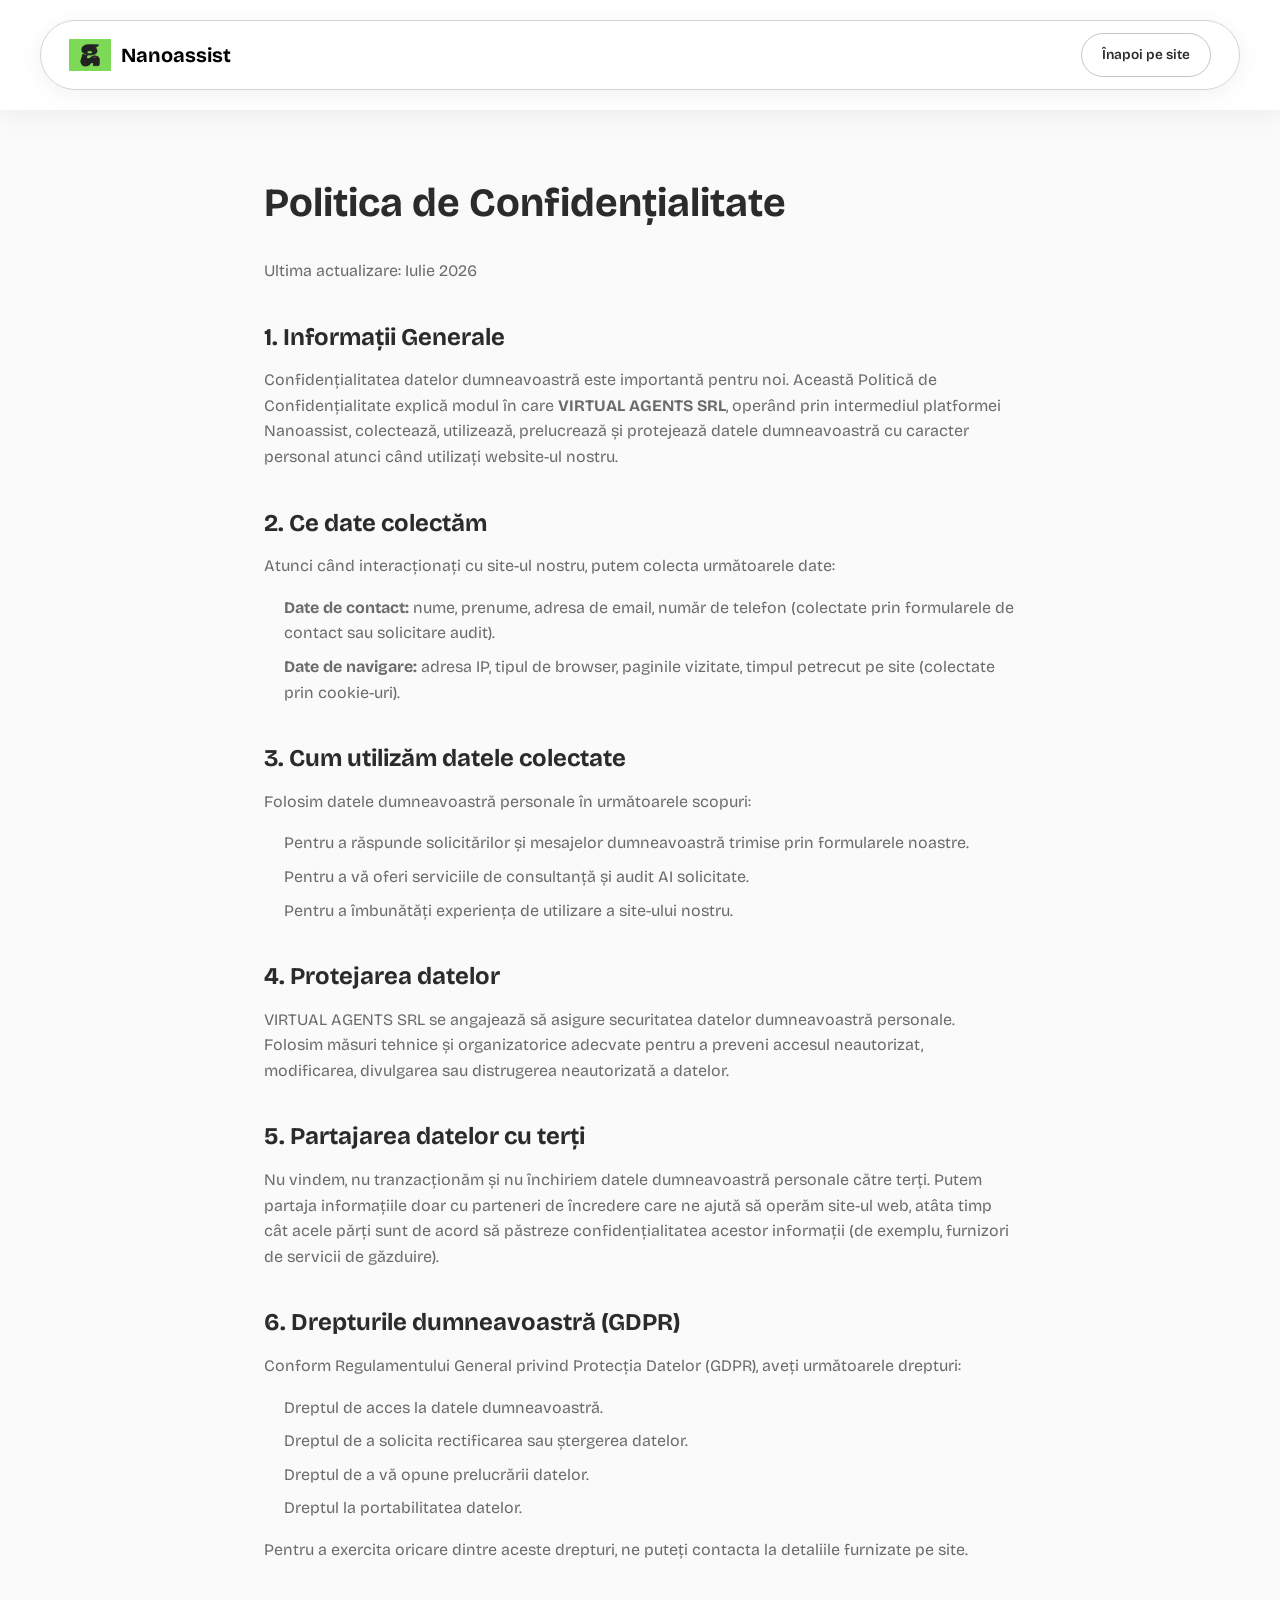
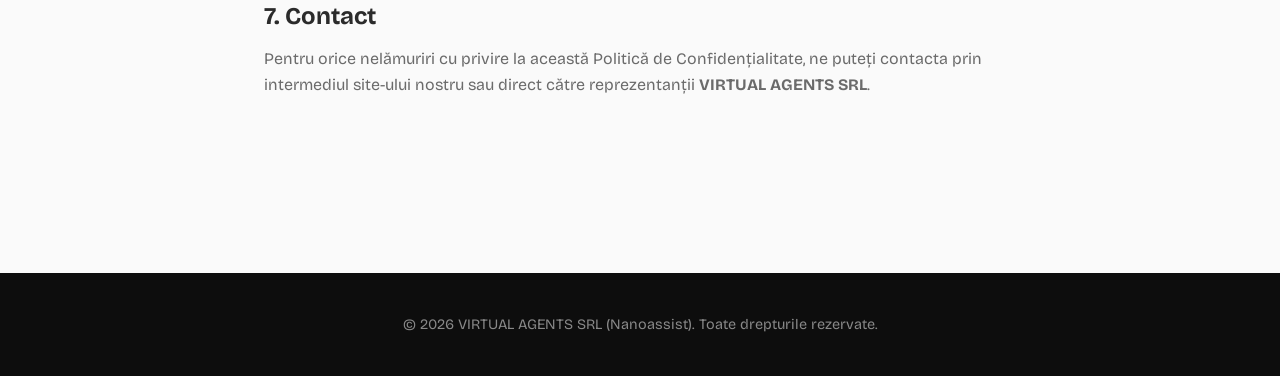
==== politica.html @ 18194545 "Initial commit: Nanoassist website v3" ====
<!DOCTYPE html>
<html lang="ro">
<head>
    <meta charset="UTF-8">
    <meta name="viewport" content="width=device-width, initial-scale=1.0">
    <title>Politica de Confidențialitate | Nanoassist</title>
    
    <link rel="preconnect" href="https://fonts.googleapis.com">
    <link rel="preconnect" href="https://fonts.gstatic.com" crossorigin>
    <link href="https://fonts.googleapis.com/css2?family=Bricolage+Grotesque:opsz,wght@12..96,400;500;600;700;800&family=Inter:wght@400;500;600;700&family=Outfit:wght@700;800;900&display=swap" rel="stylesheet">
    
    <link rel="stylesheet" href="styles.css">
    
    <style>
        .legal-page {
            padding: 180px 24px 100px;
            max-width: 800px;
            margin: 0 auto;
            color: var(--color-text);
        }
        .legal-page h1 {
            font-size: 2.5rem;
            margin-bottom: 2rem;
            color: var(--color-heading);
        }
        .legal-page h2 {
            font-size: 1.5rem;
            margin-top: 2.5rem;
            margin-bottom: 1rem;
            color: var(--color-heading);
        }
        .legal-page p {
            margin-bottom: 1rem;
            line-height: 1.6;
            color: var(--color-text-secondary);
        }
        .legal-page ul {
            margin-bottom: 1rem;
            padding-left: 20px;
            color: var(--color-text-secondary);
        }
        .legal-page li {
            margin-bottom: 0.5rem;
            line-height: 1.6;
        }
    </style>
</head>
<body>
    <header class="header header--scrolled" id="header" style="background: rgba(255, 255, 255, 0.95); box-shadow: 0 4px 24px rgba(0,0,0,0.06); position: fixed; top: 0; width: 100%; padding: 20px 0;">
        <div class="header__pill" style="margin: 0 auto; max-width: 1200px; padding: 12px 28px;">
            <a href="index.html" class="header__logo" id="logo" style="text-decoration: none;">
                <img src="assets/images/logo1.png" alt="Nanoassist Logo" class="header-logo-img" style="height: 32px;">
                <span class="logo-text" style="color: #000;">Nanoassist</span>
            </a>
            <div class="header__actions">
                <a href="index.html" class="header__cta header__cta--secondary" style="text-decoration: none;">Înapoi pe site</a>
            </div>
        </div>
    </header>

    <main class="legal-page">
        <h1>Politica de Confidențialitate</h1>
        <p>Ultima actualizare: Iulie 2026</p>

        <h2>1. Informații Generale</h2>
        <p>Confidențialitatea datelor dumneavoastră este importantă pentru noi. Această Politică de Confidențialitate explică modul în care <strong>VIRTUAL AGENTS SRL</strong>, operând prin intermediul platformei Nanoassist, colectează, utilizează, prelucrează și protejează datele dumneavoastră cu caracter personal atunci când utilizați website-ul nostru.</p>

        <h2>2. Ce date colectăm</h2>
        <p>Atunci când interacționați cu site-ul nostru, putem colecta următoarele date:</p>
        <ul>
            <li><strong>Date de contact:</strong> nume, prenume, adresa de email, număr de telefon (colectate prin formularele de contact sau solicitare audit).</li>
            <li><strong>Date de navigare:</strong> adresa IP, tipul de browser, paginile vizitate, timpul petrecut pe site (colectate prin cookie-uri).</li>
        </ul>

        <h2>3. Cum utilizăm datele colectate</h2>
        <p>Folosim datele dumneavoastră personale în următoarele scopuri:</p>
        <ul>
            <li>Pentru a răspunde solicitărilor și mesajelor dumneavoastră trimise prin formularele noastre.</li>
            <li>Pentru a vă oferi serviciile de consultanță și audit AI solicitate.</li>
            <li>Pentru a îmbunătăți experiența de utilizare a site-ului nostru.</li>
        </ul>

        <h2>4. Protejarea datelor</h2>
        <p>VIRTUAL AGENTS SRL se angajează să asigure securitatea datelor dumneavoastră personale. Folosim măsuri tehnice și organizatorice adecvate pentru a preveni accesul neautorizat, modificarea, divulgarea sau distrugerea neautorizată a datelor.</p>

        <h2>5. Partajarea datelor cu terți</h2>
        <p>Nu vindem, nu tranzacționăm și nu închiriem datele dumneavoastră personale către terți. Putem partaja informațiile doar cu parteneri de încredere care ne ajută să operăm site-ul web, atâta timp cât acele părți sunt de acord să păstreze confidențialitatea acestor informații (de exemplu, furnizori de servicii de găzduire).</p>

        <h2>6. Drepturile dumneavoastră (GDPR)</h2>
        <p>Conform Regulamentului General privind Protecția Datelor (GDPR), aveți următoarele drepturi:</p>
        <ul>
            <li>Dreptul de acces la datele dumneavoastră.</li>
            <li>Dreptul de a solicita rectificarea sau ștergerea datelor.</li>
            <li>Dreptul de a vă opune prelucrării datelor.</li>
            <li>Dreptul la portabilitatea datelor.</li>
        </ul>
        <p>Pentru a exercita oricare dintre aceste drepturi, ne puteți contacta la detaliile furnizate pe site.</p>

        <h2>7. Contact</h2>
        <p>Pentru orice nelămuriri cu privire la această Politică de Confidențialitate, ne puteți contacta prin intermediul site-ului nostru sau direct către reprezentanții <strong>VIRTUAL AGENTS SRL</strong>.</p>
    </main>

    <footer style="background: #0d0d0d; color: #fff; padding: 40px 0; text-align: center; margin-top: 60px;">
        <p style="margin: 0; font-size: 0.9rem; color: #888;">© 2026 VIRTUAL AGENTS SRL (Nanoassist). Toate drepturile rezervate.</p>
    </footer>
</body>
</html>
---- styles.css ----
/* ============================================================
   NANOASSIST — AI CONSULTING WEBSITE
   Design System & Full Styles
   ============================================================ */

/* ===== CSS VARIABLES / TOKENS ===== */
:root {
    /* Main Colors */
    --color-text: #2b2b2b;
    --color-text-secondary: #6b6b6b;
    --color-text-light: #f1f5f9;
    --color-black: #000;
    --color-white: #fff;

    /* Brand */
    --color-primary: #d6fc52;
    --color-primary-dark: #bde038;
    --color-primary-light: #e4ff7a;
    --color-secondary: #ba75ff;
    --color-secondary-dark: #a050f0;

    /* Backgrounds */
    --color-bg: #fafafa;
    --color-bg-dark: #080808;
    --color-bg-card: #ffffff;
    --color-bg-light-blue: #f8f8fa;
    --color-bg-link-grey: #f1f1f1;
    --color-bg-grey: #d4d4d4;
    --color-dim-grey: #c5c5c5;
    --color-misty-rose: #ffdede;

    /* Gradients */
    --gradient-primary: linear-gradient(135deg, #d6fc52 0%, #ba75ff 100%);
    --gradient-hero: linear-gradient(180deg, #f8f8fa 0%, #fafafa 100%);
    --gradient-dark: linear-gradient(180deg, #080808 0%, #000000 100%);
    --gradient-card-featured: linear-gradient(135deg, #ba75ff 0%, #818cf8 100%);
    --gradient-accent: linear-gradient(135deg, #d6fc52 0%, #a8e650 100%);

    /* Typography */
    --font-heading: 'Bricolage Grotesque', sans-serif;
    --font-body: 'Bricolage Grotesque', sans-serif;
    --font-header: 'Inter', sans-serif;

    /* Spacing */
    --section-padding: 120px 0;
    --container-width: 1200px;
    --container-padding: 0 24px;

    /* Borders & Radius */
    --radius-sm: 8px;
    --radius-md: 12px;
    --radius-lg: 20px;
    --radius-xl: 28px;
    --radius-full: 9999px;

    /* Shadows */
    --shadow-sm: 0 1px 3px rgba(0, 0, 0, 0.05);
    --shadow-md: 0 4px 20px rgba(0, 0, 0, 0.08);
    --shadow-lg: 0 12px 40px rgba(0, 0, 0, 0.12);
    --shadow-xl: 0 20px 60px rgba(0, 0, 0, 0.15);
    --shadow-glow: 0 0 60px rgba(214, 252, 82, 0.3);

    /* Transitions */
    --transition-fast: 0.2s cubic-bezier(0.4, 0, 0.2, 1);
    --transition-base: 0.3s cubic-bezier(0.4, 0, 0.2, 1);
    --transition-smooth: 0.5s cubic-bezier(0.4, 0, 0.2, 1);
}

/* ===== RESET & BASE ===== */
*, *::before, *::after {
    margin: 0;
    padding: 0;
    box-sizing: border-box;
}

html {
    scroll-behavior: smooth;
    scroll-padding-top: 80px;
}

body {
    font-family: var(--font-body);
    color: var(--color-text);
    background: var(--color-bg);
    line-height: 1.6;
    -webkit-font-smoothing: antialiased;
    -moz-osx-font-smoothing: grayscale;
    overflow-x: hidden;
}

h1, h2, h3, h4, h5, h6 {
    font-family: var(--font-heading);
    font-weight: 700;
    line-height: 1.15;
}

a {
    text-decoration: none;
    color: inherit;
    transition: var(--transition-fast);
}

img {
    max-width: 100%;
    height: auto;
    display: block;
}

button {
    cursor: pointer;
    border: none;
    background: none;
    font-family: inherit;
}

ul {
    list-style: none;
}

/* ===== UTILITY CLASSES ===== */
.section-tag {
    display: inline-block;
    font-size: 0.8rem;
    font-weight: 600;
    text-transform: uppercase;
    letter-spacing: 2px;
    color: var(--color-secondary);
    margin-bottom: 16px;
}

.section-tag--light {
    color: var(--color-primary);
}

.section-title {
    font-family: var(--font-heading);
    font-size: var(--h2-size);
    font-weight: var(--heading-weight);
    color: var(--color-text);
    line-height: var(--heading-line-height);
    letter-spacing: var(--h2-letter-spacing);
    margin-bottom: 20px;
}

.section-title--light {
    color: var(--color-text-light);
}

.section-subtitle {
    font-size: var(--body-md);
    color: var(--color-text-secondary);
    max-width: 560px;
    line-height: 1.5em;
    font-weight: var(--body-weight);
}

/* ===== BUTTONS ===== */
.btn {
    display: inline-flex;
    align-items: center;
    gap: 8px;
    padding: 14px 28px;
    border-radius: var(--radius-full);
    font-weight: 600;
    font-size: 0.95rem;
    transition: var(--transition-base);
    position: relative;
    overflow: hidden;
}

.btn--primary {
    background: var(--color-text);
    color: #fff;
    box-shadow: var(--shadow-md);
}

.btn--primary:hover {
    background: #2d2d4e;
    transform: translateY(-2px);
    box-shadow: var(--shadow-lg);
}

.btn--primary svg {
    transition: var(--transition-fast);
}

.btn--primary:hover svg {
    transform: translateX(4px);
}

.btn--outline {
    background: transparent;
    color: var(--color-text);
    border: 2px solid #e2e8f0;
}

.btn--outline:hover {
    border-color: var(--color-text);
    transform: translateY(-2px);
}

.btn--full {
    width: 100%;
    justify-content: center;
}

/* Hero Audit button — same pill design as header but dark */
.btn--hero-audit {
    display: inline-flex;
    align-items: center;
    gap: 10px;
    background: #111;
    color: #fff;
    border: none;
    font-weight: 700;
    font-size: 1rem;
    padding: 10px 10px 10px 32px;
    border-radius: var(--radius-full);
    box-shadow: 0 4px 24px rgba(0, 0, 0, 0.25);
    transition: var(--transition-base);
    text-decoration: none;
}

.btn--hero-audit:hover {
    transform: translateY(-2px);
    box-shadow: 0 8px 32px rgba(0, 0, 0, 0.35);
    background: #000;
}

.audit-btn__circle--dark {
    background: #fff;
    color: #111;
    width: 44px;
    height: 44px;
}

.btn--hero-audit:hover .audit-btn__circle--dark {
    background: #d6fc52;
    color: #0a1a00;
}


/* ===================================================================
   HEADER
   =================================================================== */
.header {
    position: fixed;
    top: 16px;
    left: 0;
    z-index: 99;
    width: 100%;
    padding: 0;
    background-color: transparent;
    transition: var(--transition-smooth);
}

.header__pill {
    display: flex;
    align-items: center;
    justify-content: space-between;
    padding: 8px 12px 8px 28px;
    max-width: var(--container-width);
    margin: 0 auto;
    background: rgba(255, 255, 255, 0.8);
    backdrop-filter: blur(24px);
    -webkit-backdrop-filter: blur(24px);
    border-radius: var(--radius-full);
    border: 1px solid var(--color-dim-grey);
    box-shadow:
        0 2px 16px rgba(0, 0, 0, 0.04);
    transition: var(--transition-smooth);
}

.header--scrolled .header__pill {
    background: rgba(255, 255, 255, 0.95);
    border-color: var(--color-bg-grey);
    box-shadow:
        0 4px 24px rgba(0, 0, 0, 0.06);
}

.header__container {
    display: contents;
}

/* Lock header to Bricolage Grotesque */
.header,
.header * {
    font-family: 'Bricolage Grotesque', sans-serif !important;
}

.header__logo {
    display: flex;
    align-items: center;
    gap: 10px;
    z-index: 10;
}

.header-logo-img {
    height: 43px;
    width: auto;
    object-fit: contain;
}

.logo-text {
    font-family: 'Bricolage Grotesque', sans-serif !important;
    font-weight: 700;
    font-size: 1.25rem;
    color: var(--color-text);
}

.header__nav {
    display: flex;
    gap: 32px;
}

.nav-link {
    font-size: 0.9rem;
    font-weight: 600;
    color: #111;
    position: relative;
}

.nav-link::after {
    content: '';
    position: absolute;
    bottom: -4px;
    left: 0;
    width: 0;
    height: 2px;
    background: var(--gradient-primary);
    border-radius: 2px;
    transition: var(--transition-base);
}

.nav-link:hover {
    color: var(--color-text);
}

.nav-link:hover::after {
    width: 100%;
}

/* Dropdown Menu */
.nav-item-dropdown {
    position: relative;
    display: flex;
    align-items: center;
}

.dropdown-menu {
    position: absolute;
    top: 100%;
    left: 50%;
    transform: translateX(-50%) translateY(10px);
    background: #fff;
    border: 1px solid var(--color-dim-grey);
    border-radius: var(--radius-md);
    box-shadow: var(--shadow-md);
    padding: 8px;
    display: flex;
    flex-direction: column;
    min-width: 220px;
    opacity: 0;
    visibility: hidden;
    transition: var(--transition-fast);
    z-index: 100;
}

.nav-item-dropdown:hover .dropdown-menu {
    opacity: 1;
    visibility: visible;
    transform: translateX(-50%) translateY(15px);
}

.nav-item-dropdown:hover .nav-link svg {
    transform: rotate(180deg);
}

/* Invisible bridge so hover doesn't break */
.nav-item-dropdown::after {
    content: '';
    position: absolute;
    top: 100%;
    left: 0;
    width: 100%;
    height: 25px;
}

.dropdown-menu a {
    padding: 10px 16px;
    font-size: 0.85rem;
    font-weight: 500;
    color: var(--color-text-secondary);
    border-radius: var(--radius-sm);
    transition: var(--transition-fast);
    font-family: 'Bricolage Grotesque', sans-serif;
}

.dropdown-menu a:hover {
    background: var(--color-bg-light-blue);
    color: var(--color-text);
}

.header__actions {
    display: flex;
    align-items: center;
    gap: 8px;
}

.header__cta {
    display: inline-flex;
    align-items: center;
    gap: 6px;
    padding: 10px 20px;
    border-radius: var(--radius-full);
    font-weight: 600;
    font-size: 0.85rem;
    transition: var(--transition-base);
    white-space: nowrap;
}

.header__cta svg {
    transition: var(--transition-fast);
}

.header__cta:hover svg {
    transform: translate(2px, -2px);
}

/* Dashboard - secondary/subtle style */
.header__cta--secondary {
    background: transparent;
    color: var(--color-text);
    border: 1.5px solid var(--color-dim-grey);
}

.header__cta--secondary:hover {
    border-color: var(--color-text);
    transform: translateY(-1px);
}

/* Vreau Audit AI - gradient + circle */
.header__cta--audit {
    background: linear-gradient(135deg, #a8e050 0%, #d6fc52 60%, #b8f540 100%);
    color: #0a1a00;
    border: none;
    font-weight: 700;
    padding: 5px 5px 5px 20px;
    gap: 10px;
    box-shadow: 0 2px 16px rgba(168, 224, 80, 0.4);
}

.audit-btn__circle {
    display: inline-flex;
    align-items: center;
    justify-content: center;
    width: 30px;
    height: 30px;
    background: #fff;
    border-radius: 50%;
    color: #0a1a00;
    flex-shrink: 0;
    transition: var(--transition-base);
}

.header__cta--audit:hover {
    transform: translateY(-1px);
    box-shadow: 0 6px 24px rgba(168, 224, 80, 0.55);
    filter: brightness(1.05);
}

.header__cta--audit:hover .audit-btn__circle {
    background: #0a1a00;
    color: #d6fc52;
}

.header__hamburger {
    display: none;
    flex-direction: column;
    gap: 5px;
    z-index: 10;
}

.header__hamburger span {
    width: 24px;
    height: 2px;
    background: var(--color-text);
    border-radius: 2px;
    transition: var(--transition-base);
}

.header__hamburger.active span:nth-child(1) {
    transform: rotate(45deg) translate(5px, 5px);
}

.header__hamburger.active span:nth-child(2) {
    opacity: 0;
}

.header__hamburger.active span:nth-child(3) {
    transform: rotate(-45deg) translate(5px, -5px);
}

/* Mobile Nav */
.mobile-nav {
    position: fixed;
    top: 0;
    left: 0;
    right: 0;
    bottom: 0;
    background: rgba(255, 255, 255, 0.98);
    backdrop-filter: blur(20px);
    z-index: 999;
    display: flex;
    flex-direction: column;
    align-items: center;
    justify-content: center;
    gap: 24px;
    opacity: 0;
    pointer-events: none;
    transition: var(--transition-smooth);
}

.mobile-nav.active {
    opacity: 1;
    pointer-events: all;
}

.mobile-nav__link {
    font-family: var(--font-heading);
    font-size: 1.5rem;
    font-weight: 600;
    color: var(--color-text);
    transition: var(--transition-fast);
}

.mobile-nav__link:hover {
    color: var(--color-primary);
}

.mobile-nav__cta {
    margin-top: 16px;
    padding: 14px 32px;
    background: var(--color-text);
    color: #fff;
    border-radius: var(--radius-full);
    font-weight: 600;
}


/* ===================================================================
   HERO SECTION
   =================================================================== */
.hero {
    position: relative;
    min-height: 100vh;
    display: flex;
    flex-direction: column;
    align-items: center;
    justify-content: flex-start;
    padding: 110px 24px 0;
    background: var(--gradient-hero);
}

.hero__bg {
    position: absolute;
    inset: 0;
    pointer-events: none;
}

.hero__shape {
    position: absolute;
    border-radius: 50%;
    filter: blur(80px);
    opacity: 0.4;
}

.hero__shape--1 {
    width: 500px;
    height: 500px;
    background: radial-gradient(circle, #38bdf8 0%, transparent 70%);
    top: -100px;
    right: -100px;
    animation: float 8s ease-in-out infinite;
}

.hero__shape--2 {
    width: 400px;
    height: 400px;
    background: radial-gradient(circle, #818cf8 0%, transparent 70%);
    bottom: 20%;
    left: -100px;
    animation: float 10s ease-in-out infinite reverse;
}

.hero__shape--3 {
    width: 300px;
    height: 300px;
    background: radial-gradient(circle, #c8f542 0%, transparent 70%);
    top: 40%;
    right: 10%;
    animation: float 12s ease-in-out infinite;
}

@keyframes float {
    0%, 100% { transform: translateY(0) scale(1); }
    50% { transform: translateY(-30px) scale(1.05); }
}

.hero__particles {
    position: absolute;
    inset: 0;
}

.particle {
    position: absolute;
    width: 4px;
    height: 4px;
    background: var(--color-primary);
    border-radius: 50%;
    opacity: 0.3;
    animation: particleFloat 6s ease-in-out infinite;
}

@keyframes particleFloat {
    0%, 100% { transform: translateY(0) translateX(0); opacity: 0.3; }
    50% { transform: translateY(-40px) translateX(20px); opacity: 0.7; }
}

.hero__container {
    text-align: center;
    position: relative;
    z-index: 2;
    max-width: 820px;
}

.hero__badge {
    display: inline-flex;
    align-items: center;
    gap: 8px;
    padding: 8px 20px;
    background: rgba(14, 165, 233, 0.08);
    border: 1px solid rgba(14, 165, 233, 0.15);
    border-radius: var(--radius-full);
    margin-bottom: 32px;
    font-size: 0.85rem;
    font-weight: 500;
    color: var(--color-primary-dark);
    animation: fadeInDown 0.8s ease-out;
}

.badge-dot {
    width: 8px;
    height: 8px;
    background: var(--color-primary);
    border-radius: 50%;
    animation: pulse 2s ease-in-out infinite;
}

@keyframes pulse {
    0%, 100% { opacity: 1; transform: scale(1); }
    50% { opacity: 0.5; transform: scale(1.3); }
}

@keyframes fadeInDown {
    from { opacity: 0; transform: translateY(-20px); }
    to { opacity: 1; transform: translateY(0); }
}

.hero__title {
    font-size: clamp(2.8rem, 6vw, 4.8rem);
    font-weight: 900;
    letter-spacing: -0.03em;
    margin-bottom: 24px;
    animation: fadeInUp 0.8s ease-out 0.2s both;
}

.hero__title-ai {
    display: inline-flex;
    align-items: center;
    vertical-align: middle;
}

.ai-icon {
    display: inline-flex;
    align-items: center;
    justify-content: center;
    padding: 6px 16px;
    background: var(--color-text);
    color: #fff;
    border-radius: var(--radius-md);
    font-size: 0.55em;
    font-weight: 800;
    margin: 0 4px;
    position: relative;
    top: -2px;
    box-shadow: 0 4px 20px rgba(26, 26, 46, 0.3);
}

.hero__subtitle {
    font-size: 1.15rem;
    color: var(--color-text-secondary);
    max-width: 580px;
    margin: 0 auto 40px;
    line-height: 1.7;
    animation: fadeInUp 0.8s ease-out 0.4s both;
}

@keyframes fadeInUp {
    from { opacity: 0; transform: translateY(20px); }
    to { opacity: 1; transform: translateY(0); }
}

.hero__actions {
    display: flex;
    gap: 16px;
    justify-content: center;
    flex-wrap: wrap;
    margin-bottom: 40px;
    animation: fadeInUp 0.8s ease-out 0.6s both;
}

.hero__trust {
    display: flex;
    gap: 32px;
    justify-content: center;
    flex-wrap: wrap;
    animation: fadeInUp 0.8s ease-out 0.8s both;
}

.trust-item {
    display: flex;
    align-items: center;
    gap: 6px;
    font-size: 0.85rem;
    color: var(--color-text-secondary);
    font-weight: 500;
}

.trust-icon {
    font-size: 1rem;
}

/* Dashboard Preview */
.hero__dashboard-preview {
    position: relative;
    margin-top: 60px;
    max-width: 1100px;
    width: 100%;
    animation: fadeInUp 1s ease-out 1s both;
}

.dashboard-glow {
    position: absolute;
    top: 50%;
    left: 50%;
    transform: translate(-50%, -50%);
    width: 80%;
    height: 80%;
    background: radial-gradient(circle, rgba(14, 165, 233, 0.2) 0%, transparent 70%);
    filter: blur(40px);
    z-index: 0;
}

.dashboard-img {
    position: relative;
    z-index: 1;
    width: 100%;
    aspect-ratio: 16 / 9;
    object-fit: cover;
    border-radius: var(--radius-xl);
    box-shadow: var(--shadow-xl);
    border: 1.5px solid var(--color-dim-grey);
}


/* ===================================================================
   CLIENTS SECTION
   =================================================================== */
.clients {
    padding: 60px 0;
    background: var(--color-bg);
    border-top: 1px solid rgba(0, 0, 0, 0.04);
}

.clients__container {
    max-width: var(--container-width);
    margin: 0 auto;
    padding: var(--container-padding);
}

.clients__label {
    text-align: center;
    font-size: 0.85rem;
    font-weight: 500;
    color: var(--color-text-secondary);
    margin-bottom: 32px;
    text-transform: uppercase;
    letter-spacing: 2px;
}

.clients__track-wrapper {
    overflow: hidden;
    mask-image: linear-gradient(to right, transparent 0%, black 10%, black 90%, transparent 100%);
    -webkit-mask-image: linear-gradient(to right, transparent 0%, black 10%, black 90%, transparent 100%);
}

.clients__track {
    display: flex;
    gap: 60px;
    animation: scrollTrack 25s linear infinite;
    width: max-content;
}

@keyframes scrollTrack {
    0% { transform: translateX(0); }
    100% { transform: translateX(-50%); }
}

.client-logo {
    font-family: var(--font-heading);
    font-size: 1.3rem;
    font-weight: 700;
    color: #c4c9d2;
    white-space: nowrap;
    user-select: none;
    transition: var(--transition-base);
    letter-spacing: -0.01em;
}

.client-logo:hover {
    color: var(--color-text-secondary);
}


/* ===================================================================
   STATS SECTION
   =================================================================== */
.stats {
    padding: 60px 0 120px 0;
    background: var(--color-bg);
}

.stats__container {
    max-width: var(--container-width);
    margin: 0 auto;
    padding: var(--container-padding);
}

.stats__header {
    text-align: center;
    margin-bottom: 64px;
}

.stats__grid {
    display: grid;
    grid-template-columns: 1fr 1fr 1fr;
    grid-template-rows: auto auto;
    gap: 20px;
}

.stat-card {
    padding: 36px 30px;
    border-radius: var(--radius-lg);
    position: relative;
    overflow: hidden;
    transition: var(--transition-base);
}

.stat-card:hover {
    transform: translateY(-4px);
}

.stat-card__icon {
    width: 48px;
    height: 48px;
    display: flex;
    align-items: center;
    justify-content: center;
    background: rgba(255, 255, 255, 0.2);
    border-radius: var(--radius-md);
    margin-bottom: 20px;
    color: #fff;
}

.stat-card__label {
    display: block;
    font-size: 0.85rem;
    font-weight: 500;
    margin-bottom: 8px;
    opacity: 0.7;
}

.stat-card__number {
    font-family: var(--font-heading);
    font-size: 3.5rem;
    font-weight: 900;
    line-height: 1;
    display: inline;
}

.stat-card__suffix {
    font-family: var(--font-heading);
    font-size: 2rem;
    font-weight: 700;
    display: inline;
}

.stat-card__desc {
    margin-top: 12px;
    font-size: 0.9rem;
    line-height: 1.5;
    opacity: 0.8;
}

/* Featured card - gradient blue */
.stat-card--featured {
    background: var(--gradient-card-featured);
    color: #fff;
    grid-row: span 2;
}

.stat-card--featured .stat-card__number {
    font-size: 5rem;
}

/* Light card */
.stat-card--light {
    background: var(--color-bg-card);
    border: 1px solid #e8ecf1;
    color: var(--color-text);
}

.stat-card--light .stat-card__label {
    color: var(--color-text-secondary);
}

.stat-card__avatars {
    display: flex;
    gap: -4px;
    margin: 16px 0 12px;
}

.avatar {
    width: 32px;
    height: 32px;
    border-radius: 50%;
    display: flex;
    align-items: center;
    justify-content: center;
    color: #fff;
    font-size: 0.7rem;
    font-weight: 700;
    border: 2px solid #fff;
    margin-left: -6px;
}

.avatar:first-child {
    margin-left: 0;
}

.stat-card__quote {
    font-size: 0.85rem;
    color: var(--color-text-secondary);
    font-style: italic;
    line-height: 1.5;
    margin-top: 12px;
}

/* Accent card - lime green */
.stat-card--accent {
    background: var(--gradient-accent);
    color: var(--color-text);
}

/* Dark card */
.stat-card--dark {
    background: var(--color-bg-dark);
    color: #fff;
}


/* ===================================================================
   DASHBOARD DEMO SECTION
   =================================================================== */
.demo {
    padding: var(--section-padding);
    background: linear-gradient(180deg, var(--color-bg) 0%, #f0f4f8 100%);
}

.demo__container {
    max-width: 1400px;
    margin: 0 auto;
    padding: var(--container-padding);
    display: grid;
    grid-template-columns: 1fr 2fr;
    gap: 60px;
    align-items: center;
}

.demo__text .section-title {
    font-size: 3.5rem;
    line-height: 1.1;
    margin-bottom: 24px;
}

.demo__description {
    font-size: 1.5rem;
    font-weight: 500;
    color: var(--color-text-secondary);
    line-height: 1.6;
    margin-bottom: 32px;
}

.demo__features {
    display: flex;
    flex-direction: column;
    gap: 16px;
    margin-bottom: 40px;
}

.demo__features li {
    display: flex;
    align-items: center;
    gap: 12px;
    font-size: 1.15rem;
    font-weight: 500;
    color: var(--color-text);
}

.demo__text .btn {
    font-size: 1.05rem;
    padding: 16px 32px;
}

.demo__features li svg {
    color: var(--color-primary);
    flex-shrink: 0;
}

.demo__screen {
    background: #111;
    border-radius: var(--radius-xl);
    overflow: hidden;
    box-shadow: 0 30px 60px rgba(0, 0, 0, 0.3);
    border: 1px solid rgba(255, 255, 255, 0.1);
}

.screen-dots {
    display: flex;
    gap: 6px;
    padding: 14px 18px;
    background: #1a1a1a;
    border-bottom: 1px solid #333;
}

.screen-dots span {
    width: 10px;
    height: 10px;
    border-radius: 50%;
    background: #e2e6eb;
}

.screen-dots span:first-child { background: #ff5f57; }
.screen-dots span:nth-child(2) { background: #febc2e; }
.screen-dots span:nth-child(3) { background: #27c93f; }

.demo__screen img {
    width: 100%;
}


/* ===================================================================
   SERVICES SECTION
   =================================================================== */
.services {
    padding: 60px 0 120px 0;
    background: var(--color-bg);
}

.services__container {
    max-width: var(--container-width);
    margin: 0 auto;
    padding: var(--container-padding);
}

.services__header {
    text-align: center;
    margin-bottom: 64px;
}

.services__header .section-subtitle {
    margin: 0 auto;
}

.services__grid {
    display: grid;
    grid-template-columns: repeat(3, 1fr);
    gap: 24px;
}

.service-card {
    padding: 36px 30px;
    background: var(--color-bg-card);
    border: 1px solid #edf0f4;
    border-radius: var(--radius-lg);
    transition: var(--transition-base);
    position: relative;
    overflow: hidden;
}

.service-card::before {
    content: '';
    position: absolute;
    top: 0;
    left: 0;
    right: 0;
    height: 3px;
    background: var(--gradient-primary);
    transform: scaleX(0);
    transform-origin: left;
    transition: var(--transition-smooth);
}

.service-card:hover {
    transform: translateY(-6px);
    box-shadow: var(--shadow-lg);
    border-color: transparent;
}

.service-card:hover::before {
    transform: scaleX(1);
}

.service-card__icon {
    width: 56px;
    height: 56px;
    display: flex;
    align-items: center;
    justify-content: center;
    background: linear-gradient(135deg, #e0f2fe 0%, #ede9fe 100%);
    border-radius: var(--radius-md);
    margin-bottom: 24px;
    color: var(--color-primary);
    transition: var(--transition-base);
}

.service-card:hover .service-card__icon {
    background: var(--gradient-primary);
    color: #fff;
}

.service-card__title {
    font-size: 1.2rem;
    font-weight: 700;
    margin-bottom: 12px;
}

.service-card__desc {
    font-size: 0.9rem;
    color: var(--color-text-secondary);
    line-height: 1.6;
    margin-bottom: 20px;
}

.service-card__link {
    font-size: 0.85rem;
    font-weight: 600;
    color: var(--color-primary);
    transition: var(--transition-fast);
}

.service-card__link:hover {
    color: var(--color-primary-dark);
    gap: 4px;
}


/* ===================================================================
   TESTIMONIALS / VIDEO MARQUEE
   =================================================================== */
.testimonials {
    padding: 40px 0 0 0;
    background: linear-gradient(180deg, #f0f4f8 0%, var(--color-bg) 100%);
    overflow: hidden;
}

.testimonials__container {
    max-width: var(--container-width);
    margin: 0 auto;
    padding: var(--container-padding);
}

.testimonials__header {
    text-align: center;
    margin-bottom: 48px;
}

/* Marquee wrapper — constrained */
.video-marquee__wrapper {
    position: relative;
    max-width: var(--container-width);
    margin: 0 auto;
    padding: 0 var(--container-padding);
    padding-bottom: 60px;
    overflow: hidden;
    border-radius: var(--radius-xl);
}

/* Soft edge fades */
.video-marquee__wrapper::before,
.video-marquee__wrapper::after {
    content: '';
    position: absolute;
    top: 0;
    bottom: 0;
    width: 120px;
    z-index: 2;
    pointer-events: none;
}
.video-marquee__wrapper::before {
    left: 0;
    background: linear-gradient(to right, #f0f4f8, transparent);
}
.video-marquee__wrapper::after {
    right: 0;
    background: linear-gradient(to left, #f0f4f8, transparent);
}

@keyframes marqueeScroll {
    0%   { transform: translateX(0); }
    100% { transform: translateX(-50%); }
}

.video-marquee__track {
    display: flex;
    gap: 20px;
    width: max-content;
    animation: marqueeScroll 28s linear infinite;
}

.video-marquee__track:hover {
    animation-play-state: paused;
}

/* Individual video card */
.video-card {
    position: relative;
    width: 280px;
    aspect-ratio: 9 / 16;
    border-radius: var(--radius-lg);
    overflow: hidden;
    flex-shrink: 0;
    cursor: pointer;
    box-shadow: var(--shadow-md);
    transition: transform 0.3s ease, box-shadow 0.3s ease;
}

.video-card:hover {
    transform: translateY(-6px) scale(1.02);
    box-shadow: var(--shadow-xl);
}

.video-card__video {
    width: 100%;
    height: 100%;
    object-fit: cover;
    display: block;
}

/* Dark gradient overlay */
.video-card__overlay {
    position: absolute;
    inset: 0;
    background: linear-gradient(
        to bottom,
        rgba(0,0,0,0.05) 0%,
        rgba(0,0,0,0.15) 40%,
        rgba(0,0,0,0.65) 100%
    );
    display: flex;
    flex-direction: column;
    align-items: center;
    justify-content: center;
    transition: background 0.3s ease;
}

.video-card:hover .video-card__overlay {
    background: linear-gradient(
        to bottom,
        rgba(0,0,0,0.1) 0%,
        rgba(0,0,0,0.25) 40%,
        rgba(0,0,0,0.75) 100%
    );
}

/* Play button */
.video-card__play {
    width: 56px;
    height: 56px;
    border-radius: 50%;
    background: rgba(255,255,255,0.95);
    border: none;
    display: flex;
    align-items: center;
    justify-content: center;
    color: #111;
    cursor: pointer;
    transition: transform 0.2s ease, background 0.2s ease;
    box-shadow: 0 4px 20px rgba(0,0,0,0.3);
    margin-bottom: auto;
    margin-top: auto;
}

.video-card:hover .video-card__play {
    transform: scale(1.12);
    background: var(--color-primary);
}

/* Author meta at bottom */
.video-card__meta {
    position: absolute;
    bottom: 0;
    left: 0;
    right: 0;
    padding: 20px 18px;
    display: flex;
    flex-direction: column;
    gap: 2px;
}

.video-card__name {
    font-size: 0.9rem;
    font-weight: 700;
    color: #fff;
}

.video-card__role {
    font-size: 0.75rem;
    color: rgba(255,255,255,0.7);
}



/* ===================================================================
   FAQ SECTION
   =================================================================== */
.faq {
    padding: 120px 24px;
    background: transparent;
}

.faq__container {
    max-width: 1920px;
    width: calc(100% - 32px);
    margin: 0 auto;
    padding: 80px 60px;
    background: 
        radial-gradient(circle at top right, rgba(214, 252, 82, 0.25) 0%, transparent 40%),
        radial-gradient(circle at bottom left, rgba(214, 252, 82, 0.25) 0%, transparent 40%),
        var(--gradient-dark);
    box-shadow: 
        15px -15px 50px -10px rgba(214, 252, 82, 0.15),
        -15px 15px 50px -10px rgba(214, 252, 82, 0.15);
    border-radius: 40px;
    display: grid;
    grid-template-columns: 1fr 1.4fr;
    gap: 60px;
    align-items: start;
    overflow: hidden;
}

.faq__content {
    width: 100%;
}

.faq__list {
    display: flex;
    flex-direction: column;
    gap: 12px;
    margin-top: 40px;
    min-height: 500px; /* Reserve space so opening an item doesn't enlarge the whole black card */
}

.faq-item {
    background: #0f0f0f;
    border: 1px solid rgba(255, 255, 255, 0.05);
    border-radius: 16px;
    box-shadow: inset 0 1px 0 rgba(214, 252, 82, 0.05), inset 0 0 20px rgba(214, 252, 82, 0.02);
    overflow: hidden;
    transition: var(--transition-base);
}

.faq-item:hover {
    border-color: rgba(214, 252, 82, 0.15);
    box-shadow: inset 0 1px 0 rgba(214, 252, 82, 0.1), inset 0 0 20px rgba(214, 252, 82, 0.05);
}

.faq-item__question {
    width: 100%;
    display: flex;
    align-items: center;
    justify-content: space-between;
    padding: 20px 24px;
    color: var(--color-text-light);
    font-size: 0.95rem;
    font-weight: 500;
    text-align: left;
    transition: var(--transition-fast);
}

.faq-item__question:hover {
    color: var(--color-accent);
}

.faq-chevron {
    transition: var(--transition-base);
    flex-shrink: 0;
    color: #d6fc52; /* neon green */
}

.faq-item.active .faq-chevron {
    transform: rotate(180deg);
}

.faq-item__answer {
    max-height: 0;
    overflow: hidden;
    transition: max-height 0.4s cubic-bezier(0.4, 0, 0.2, 1);
}

.faq-item.active .faq-item__answer {
    max-height: 300px;
}

.faq-item__answer p {
    padding: 0 24px 20px;
    font-size: 0.9rem;
    color: rgba(241, 245, 249, 0.6);
    line-height: 1.7;
}

.faq__visual {
    display: flex;
    align-items: flex-end;
    justify-content: center;
    align-self: end;
    margin-bottom: -80px;
}

.faq__visual img {
    width: 100%;
    max-height: 900px;
    object-fit: contain;
    transform: scale(1.5); /* Mărește imaginea mai mult */
    transform-origin: bottom center;
}


/* ===================================================================
   CONTACT SECTION
   =================================================================== */
.contact {
    padding: var(--section-padding);
    background: #fff;
}

.contact__container {
    max-width: 1000px;
    margin: 0 auto;
    padding: var(--container-padding);
    display: grid;
    grid-template-columns: 1fr 1.2fr;
    gap: 80px;
    align-items: start;
}

.contact__heading {
    font-size: clamp(2.5rem, 5vw, 3.5rem);
    color: #111;
    line-height: 1.1;
    font-weight: 500;
    letter-spacing: -0.03em;
}

.contact__heading em {
    font-style: italic;
    color: #444;
    font-family: serif;
}

.contact__form {
    display: flex;
    flex-direction: column;
    gap: 16px;
    background: transparent;
    border: none;
    padding: 0;
    box-shadow: none;
}

.form-group label {
    display: none;
}

.form-group input,
.form-group textarea {
    width: 100%;
    padding: 20px 24px;
    background: #1a1a1a;
    border: 1px solid #1a1a1a;
    border-radius: 8px;
    font-family: var(--font-body);
    font-size: 1rem;
    color: #fff;
    transition: var(--transition-fast);
    outline: none;
}

.form-group input:focus,
.form-group textarea:focus {
    border-color: #333;
    background: #222;
    box-shadow: none;
}

.form-group input::placeholder,
.form-group textarea::placeholder {
    color: #fff;
}

.form-group textarea {
    resize: vertical;
    min-height: 140px;
}

.form-group--checkbox label {
    display: flex !important;
    align-items: center;
    gap: 10px;
    cursor: pointer;
}

.form-group--checkbox input[type="checkbox"] {
    width: 18px;
    height: 18px;
    accent-color: #a8e050;
    cursor: pointer;
    flex-shrink: 0;
}

.checkbox-text {
    font-size: 0.85rem;
    color: #888;
}

.checkbox-text a {
    color: #a8e050;
    text-decoration: underline;
}

.contact__submit-wrapper {
    display: flex;
    justify-content: flex-end;
    margin-top: 10px;
}

.btn--glow-pill {
    display: inline-flex;
    align-items: center;
    gap: 12px;
    padding: 16px 36px;
    background: linear-gradient(135deg, #a8e050 0%, #d6fc52 60%, #b8f540 100%);
    border: none;
    border-radius: 999px;
    color: #0a1a00;
    font-size: 0.95rem;
    font-weight: 700;
    cursor: pointer;
    position: relative;
    overflow: hidden;
    transition: all 0.3s ease;
    box-shadow: 0 2px 16px rgba(168, 224, 80, 0.4);
}

.btn--glow-pill:hover {
    box-shadow: 0 6px 24px rgba(168, 224, 80, 0.55);
    transform: translateY(-1px);
    filter: brightness(1.05);
}

.btn--glow-pill:hover .audit-btn__circle {
    background: #0a1a00;
    color: #d6fc52;
}


/* ===================================================================
   FOOTER
   =================================================================== */
.footer {
    background: var(--color-bg-dark);
    color: var(--color-text-light);
    padding: 80px 0 0;
    position: relative;
    overflow: hidden;
}

.footer__massive-text {
    font-family: 'Outfit', sans-serif;
    font-size: 21vw;
    font-weight: 700;
    line-height: 0.75;
    text-align: center;
    color: #e2e4f0;
    letter-spacing: -0.04em;
    width: 100%;
    margin-top: 20px;
    user-select: none;
    pointer-events: none;
    white-space: nowrap;
}

.footer__container {
    max-width: var(--container-width);
    margin: 0 auto;
    padding: var(--container-padding);
}

.footer__top {
    display: grid;
    grid-template-columns: 1.3fr 2fr;
    gap: 80px;
    padding-bottom: 60px;
    border-bottom: 1px solid rgba(255, 255, 255, 0.08);
}

.footer__brand .header__logo {
    margin-bottom: 16px;
}

.footer__brand .logo-text {
    color: #fff;
}

.footer__tagline {
    font-size: 0.9rem;
    color: rgba(241, 245, 249, 0.5);
    line-height: 1.6;
}

.footer__links {
    display: grid;
    grid-template-columns: repeat(3, 1fr);
    gap: 40px;
}

.footer__col h4 {
    font-size: 0.85rem;
    font-weight: 600;
    text-transform: uppercase;
    letter-spacing: 1px;
    margin-bottom: 20px;
    color: rgba(241, 245, 249, 0.9);
}

.footer__col a {
    display: block;
    font-size: 0.9rem;
    color: rgba(241, 245, 249, 0.45);
    margin-bottom: 12px;
    transition: var(--transition-fast);
}

.footer__col a:hover {
    color: var(--color-accent);
    transform: translateX(4px);
}

.footer__bottom {
    display: flex;
    align-items: center;
    justify-content: space-between;
    padding: 28px 0;
}

.footer__bottom p {
    font-size: 0.85rem;
    color: rgba(241, 245, 249, 0.35);
}

.footer__social {
    display: flex;
    gap: 16px;
}

.footer__social a {
    width: 40px;
    height: 40px;
    display: flex;
    align-items: center;
    justify-content: center;
    border-radius: 50%;
    background: rgba(255, 255, 255, 0.06);
    color: rgba(241, 245, 249, 0.5);
    transition: var(--transition-base);
}

.footer__social a:hover {
    background: var(--color-primary);
    color: #fff;
    transform: translateY(-2px);
}


/* ===================================================================
   SCROLL REVEAL ANIMATIONS
   =================================================================== */
.reveal {
    opacity: 0;
    transform: translateY(40px);
    transition: opacity 0.8s cubic-bezier(0.4, 0, 0.2, 1), transform 0.8s cubic-bezier(0.4, 0, 0.2, 1);
}

.reveal.visible {
    opacity: 1;
    transform: translateY(0);
}

.reveal-delay-1 { transition-delay: 0.1s; }
.reveal-delay-2 { transition-delay: 0.2s; }
.reveal-delay-3 { transition-delay: 0.3s; }
.reveal-delay-4 { transition-delay: 0.4s; }
.reveal-delay-5 { transition-delay: 0.5s; }


/* ===================================================================
   RESPONSIVE
   =================================================================== */
@media (max-width: 1024px) {
    :root {
        --section-padding: 80px 0;
        --h1-size: 3.2rem;
        --h2-size: 2.2rem;
        --h3-size: 1.8rem;
        --h4-size: 1.5rem;
    }

    .stats__grid {
        grid-template-columns: 1fr 1fr;
    }

    .stat-card--featured {
        grid-row: span 1;
        grid-column: span 2;
    }

    .services__grid {
        grid-template-columns: repeat(2, 1fr);
    }

    .demo__container {
        grid-template-columns: 1fr;
        gap: 40px;
    }

    .faq__container {
        grid-template-columns: 1fr;
        padding: 40px 24px;
        border-radius: 24px;
    }

    .faq__visual {
        display: none;
    }

    .contact__container {
        grid-template-columns: 1fr;
        gap: 40px;
    }

    .footer__top {
        grid-template-columns: 1fr;
        gap: 40px;
    }
}

@media (max-width: 768px) {
    .header__nav {
        display: none;
    }

    .header__actions {
        display: none;
    }

    .header__hamburger {
        display: flex;
    }

    .hero {
        padding-top: 120px;
    }

    .hero__title {
        font-size: clamp(2.2rem, 8vw, 3.2rem);
    }

    .stats__grid {
        grid-template-columns: 1fr;
    }

    .stat-card--featured {
        grid-column: span 1;
    }

    .services__grid {
        grid-template-columns: 1fr;
    }

    .testimonials__grid {
        grid-template-columns: 1fr;
    }

    .form-row {
        grid-template-columns: 1fr;
    }

    .footer__links {
        grid-template-columns: 1fr 1fr;
    }

    .footer__bottom {
        flex-direction: column;
        gap: 16px;
        text-align: center;
    }
}

@media (max-width: 480px) {
    .hero__trust {
        flex-direction: column;
        align-items: center;
        gap: 12px;
    }

    .contact__form {
        padding: 24px;
    }

    .footer__links {
        grid-template-columns: 1fr;
    }
}
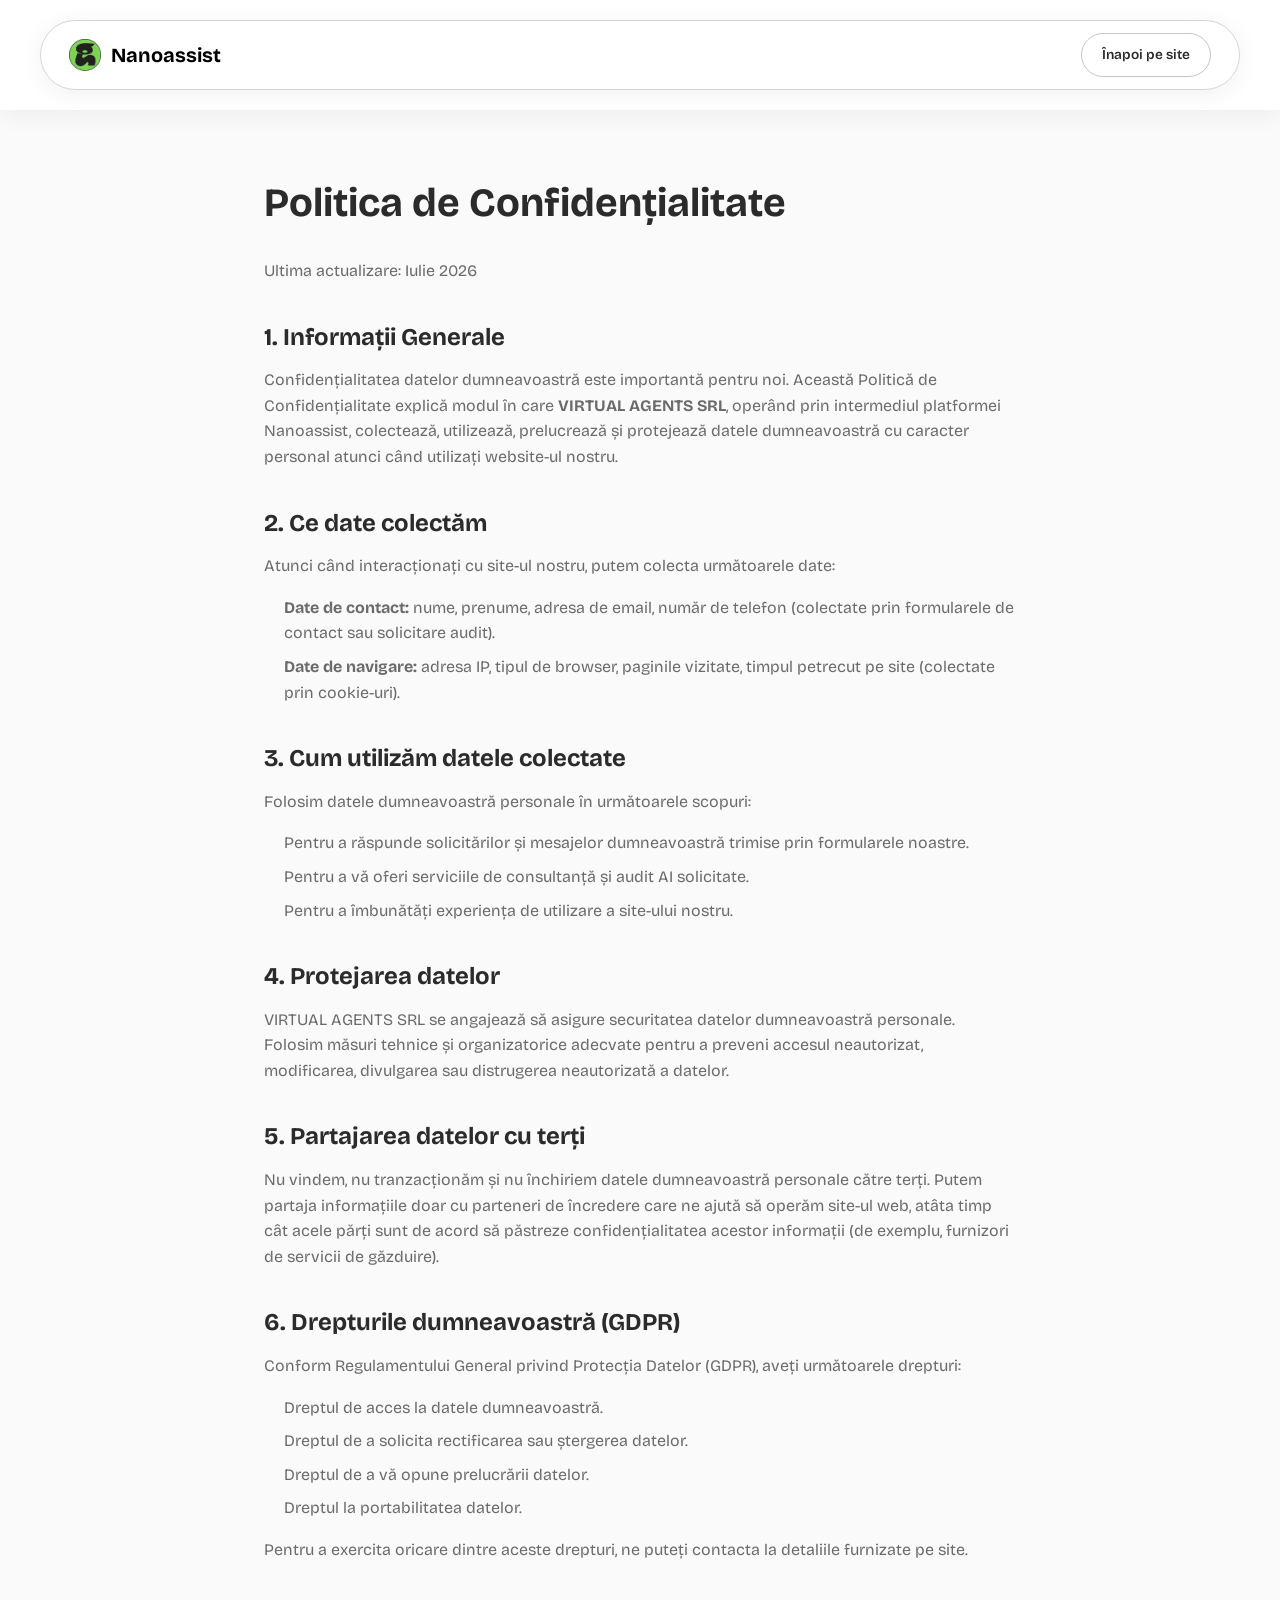
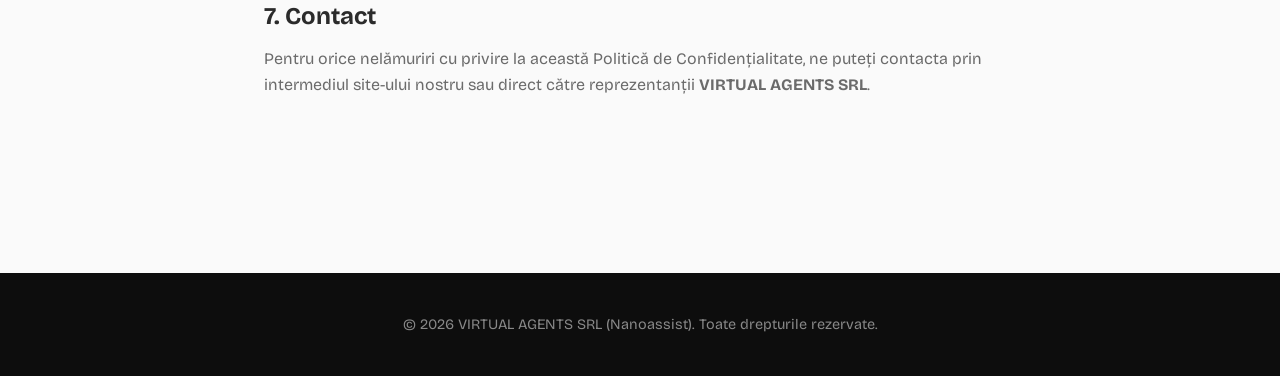
==== commit 622a200d: "UI: Replaced logo1.png with logo2.png globally" ====
--- a/politica.html
+++ b/politica.html
@@ -49,7 +49,7 @@
     <header class="header header--scrolled" id="header" style="background: rgba(255, 255, 255, 0.95); box-shadow: 0 4px 24px rgba(0,0,0,0.06); position: fixed; top: 0; width: 100%; padding: 20px 0;">
         <div class="header__pill" style="margin: 0 auto; max-width: 1200px; padding: 12px 28px;">
             <a href="index.html" class="header__logo" id="logo" style="text-decoration: none;">
-                <img src="assets/images/logo1.png" alt="Nanoassist Logo" class="header-logo-img" style="height: 32px;">
+                <img src="assets/images/logo2.png" alt="Nanoassist Logo" class="header-logo-img" style="height: 32px;">
                 <span class="logo-text" style="color: #000;">Nanoassist</span>
             </a>
             <div class="header__actions">
--- a/styles.css
+++ b/styles.css
@@ -76,6 +76,7 @@
 html {
     scroll-behavior: smooth;
     scroll-padding-top: 80px;
+    overflow-x: hidden;
 }
 
 body {
@@ -261,9 +262,9 @@
     padding: 8px 12px 8px 28px;
     max-width: var(--container-width);
     margin: 0 auto;
-    background: rgba(255, 255, 255, 0.8);
-    backdrop-filter: blur(24px);
-    -webkit-backdrop-filter: blur(24px);
+    background: rgba(255, 255, 255, 0.4);
+    backdrop-filter: blur(16px);
+    -webkit-backdrop-filter: blur(16px);
     border-radius: var(--radius-full);
     border: 1px solid var(--color-dim-grey);
     box-shadow:
@@ -272,7 +273,7 @@
 }
 
 .header--scrolled .header__pill {
-    background: rgba(255, 255, 255, 0.95);
+    background: rgba(255, 255, 255, 0.65);
     border-color: var(--color-bg-grey);
     box-shadow:
         0 4px 24px rgba(0, 0, 0, 0.06);
@@ -744,7 +745,7 @@
 /* Dashboard Preview */
 .hero__dashboard-preview {
     position: relative;
-    margin-top: 60px;
+    margin-top: 20px;
     max-width: 1100px;
     width: 100%;
     animation: fadeInUp 1s ease-out 1s both;
@@ -769,8 +770,8 @@
     aspect-ratio: 16 / 9;
     object-fit: cover;
     border-radius: var(--radius-xl);
-    box-shadow: var(--shadow-xl);
-    border: 1.5px solid var(--color-dim-grey);
+    box-shadow: var(--shadow-glow);
+    border: 3px solid var(--color-primary);
 }
 
 
@@ -837,7 +838,7 @@
    STATS SECTION
    =================================================================== */
 .stats {
-    padding: 60px 0 120px 0;
+    padding: 30px 0 120px 0;
     background: var(--color-bg);
 }
 
@@ -849,7 +850,7 @@
 
 .stats__header {
     text-align: center;
-    margin-bottom: 64px;
+    margin-bottom: 32px;
 }
 
 .stats__grid {
@@ -1038,18 +1039,81 @@
     flex-shrink: 0;
 }
 
+/* MacBook Mockup */
+.macbook {
+    position: relative;
+    width: 100%;
+    max-width: 800px;
+    margin: 0 auto;
+    perspective: 1000px;
+}
+
+.macbook__screen {
+    position: relative;
+    background: #000;
+    border-radius: 20px 20px 0 0;
+    padding: 3% 3% 4%;
+    box-shadow: inset 0 0 0 2px #222, 0 10px 30px rgba(0,0,0,0.5);
+    z-index: 2;
+}
+
+.macbook__camera {
+    position: absolute;
+    top: 1.5%;
+    left: 50%;
+    transform: translateX(-50%);
+    width: 6px;
+    height: 6px;
+    background: #333;
+    border-radius: 50%;
+}
+
+.macbook__base {
+    position: relative;
+    width: 115%;
+    left: -7.5%;
+    height: 14px;
+    background: linear-gradient(to bottom, #e2e4f0, #a0a0a0);
+    border-radius: 0 0 16px 16px;
+    z-index: 1;
+    box-shadow: inset 0 1px 1px rgba(255,255,255,0.8), 0 20px 40px rgba(0,0,0,0.5);
+}
+
+.macbook__base::before {
+    content: '';
+    position: absolute;
+    top: 0;
+    left: 0;
+    width: 100%;
+    height: 3px;
+    background: #ffffff;
+    border-radius: 2px 2px 0 0;
+}
+
+.macbook__base-notch {
+    position: absolute;
+    top: 0;
+    left: 50%;
+    transform: translateX(-50%);
+    width: 15%;
+    height: 5px;
+    background: #b0b0b0;
+    border-radius: 0 0 4px 4px;
+    box-shadow: inset 0 1px 2px rgba(0,0,0,0.2);
+}
+
 .demo__screen {
     background: #111;
-    border-radius: var(--radius-xl);
+    border-radius: 4px;
     overflow: hidden;
-    box-shadow: 0 30px 60px rgba(0, 0, 0, 0.3);
+    position: relative;
     border: 1px solid rgba(255, 255, 255, 0.1);
 }
 
 .screen-dots {
     display: flex;
     gap: 6px;
-    padding: 14px 18px;
+    padding: 8px 14px;
     background: #1a1a1a;
     border-bottom: 1px solid #333;
 }
@@ -1067,6 +1131,7 @@
 
 .demo__screen img {
     width: 100%;
+    display: block;
 }
 
 
@@ -1214,7 +1279,7 @@
     position: absolute;
     top: 0;
     bottom: 0;
-    width: 120px;
+    width: 75px;
     z-index: 2;
     pointer-events: none;
 }
@@ -1367,7 +1432,6 @@
     grid-template-columns: 1fr 1.4fr;
     gap: 60px;
     align-items: start;
-    overflow: hidden;
 }
 
 .faq__content {
@@ -1443,17 +1507,20 @@
 .faq__visual {
     display: flex;
     align-items: flex-end;
-    justify-content: center;
+    justify-content: flex-start;
     align-self: end;
     margin-bottom: -80px;
+    margin-left: -60px;
 }
 
 .faq__visual img {
     width: 100%;
-    max-height: 900px;
+    max-height: 800px;
     object-fit: contain;
-    transform: scale(1.5); /* Mărește imaginea mai mult */
-    transform-origin: bottom center;
+    transform: scale(1.17);
+    transform-origin: bottom left;
+    position: relative;
+    z-index: 2;
 }
 
 
@@ -1569,18 +1636,23 @@
     display: inline-flex;
     align-items: center;
     gap: 12px;
-    padding: 16px 36px;
+    padding: 6px 6px 6px 28px;
     background: linear-gradient(135deg, #a8e050 0%, #d6fc52 60%, #b8f540 100%);
     border: none;
     border-radius: 999px;
     color: #0a1a00;
-    font-size: 0.95rem;
+    font-size: 1rem;
     font-weight: 700;
     cursor: pointer;
     position: relative;
     overflow: hidden;
     transition: all 0.3s ease;
     box-shadow: 0 2px 16px rgba(168, 224, 80, 0.4);
+}
+
+.btn--glow-pill .audit-btn__circle {
+    width: 36px;
+    height: 36px;
 }
 
 .btn--glow-pill:hover {
@@ -1604,6 +1676,7 @@
     padding: 80px 0 0;
     position: relative;
     overflow: hidden;
+    border-radius: 40px 40px 0 0;
 }
 
 .footer__massive-text {
@@ -1631,8 +1704,7 @@
     display: grid;
     grid-template-columns: 1.3fr 2fr;
     gap: 80px;
-    padding-bottom: 60px;
-    border-bottom: 1px solid rgba(255, 255, 255, 0.08);
+    padding-bottom: 0;
 }
 
 .footer__brand .header__logo {
@@ -1681,7 +1753,7 @@
     display: flex;
     align-items: center;
     justify-content: space-between;
-    padding: 28px 0;
+    padding: 16px 0 50px; /* sus 16px, jos 50px - le împinge mai sus */
 }
 
 .footer__bottom p {
